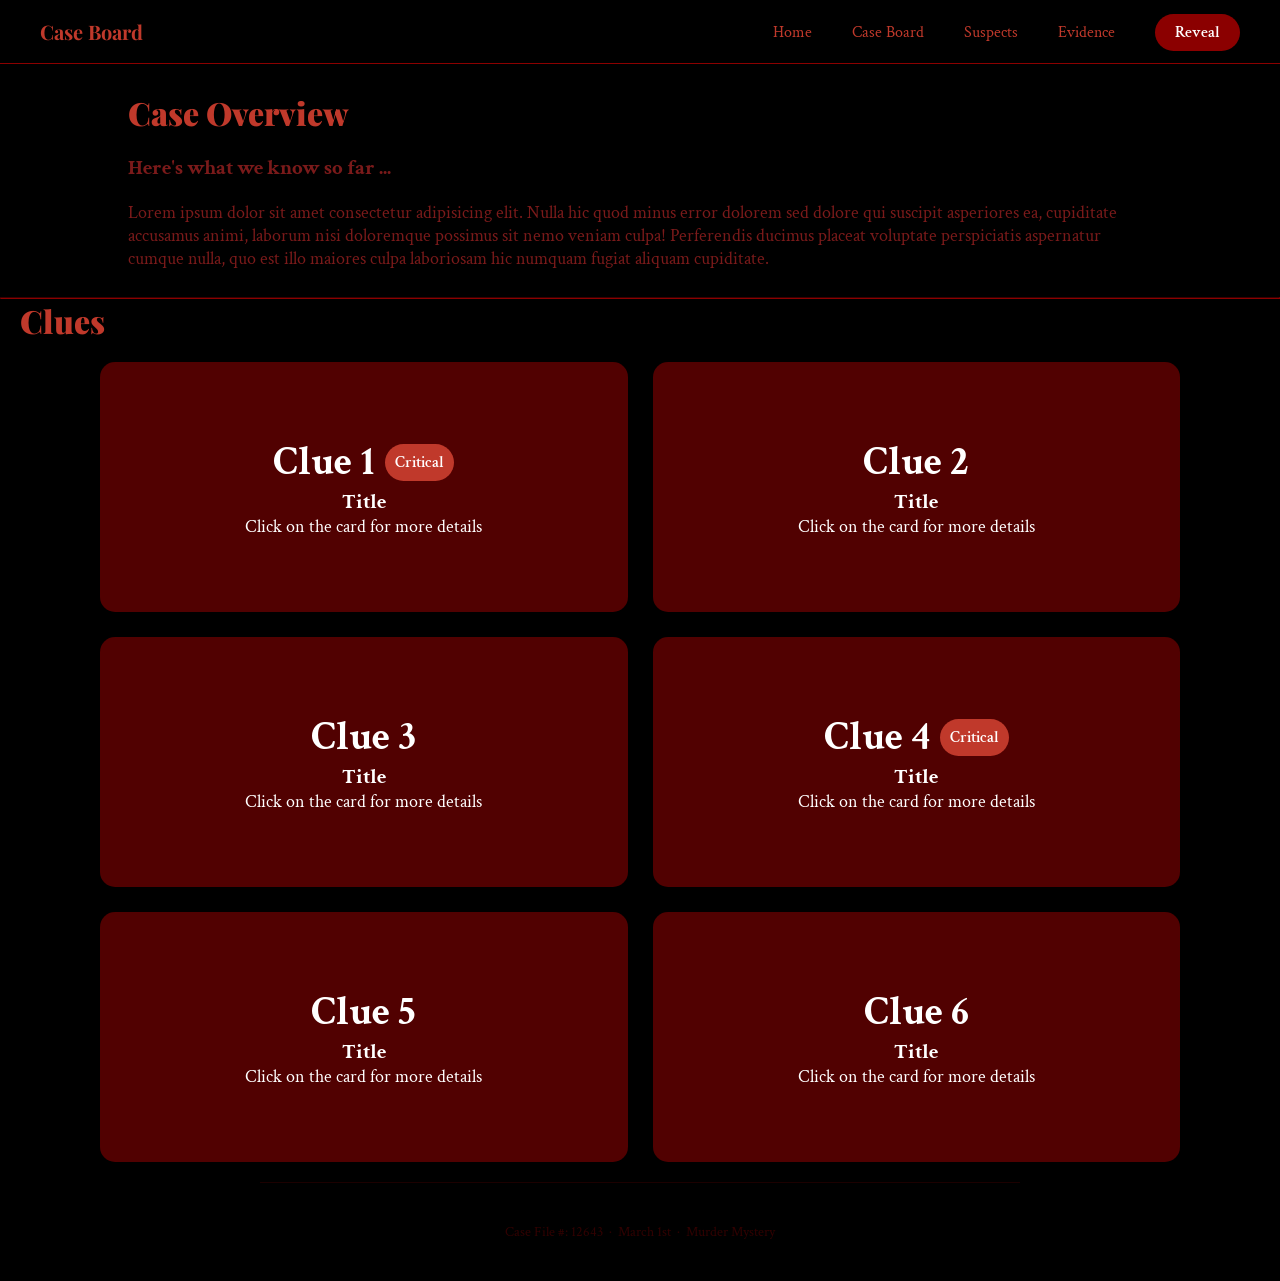
==== case-board.html @ 0661d815 "Created basic template for reveal page" ====
<!DOCTYPE html>
<html lang="en">
<head>
  <meta charset="UTF-8">
  <meta name="viewport" content="width=device-width, initial-scale=1.0">
  
  <link rel="preconnect" href="https://fonts.googleapis.com">
  <link rel="preconnect" href="https://fonts.gstatic.com" crossorigin>
  <link href="https://fonts.googleapis.com/css2?family=Crimson+Text:ital,wght@0,400;0,600;0,700;1,400;1,600;1,700&family=Playfair+Display:ital,wght@0,400..900;1,400..900&display=swap" rel="stylesheet">

  <link rel="stylesheet" href="styles.css">
  <link rel="stylesheet" href="case-styles.css">
  
  <title>Case Board</title>
</head>
<body>
  <!--Navigation Bar-->
  <nav class="nav">
    <a href="case-board.html" class="nav_logo">Case Board</a>

    <input type="checkbox" id="menu-toggle">

    <ul class="nav_links">
      <li><a href="index.html">Home</a></li>
      <li><a href="case-board.html">Case Board</a></li>
      <li><a href="suspects.html">Suspects</a></li>
      <li><a href="evidence.html">Evidence</a></li>
      <li><a href="reveal.html" class="reveal_button">Reveal</a></li>
    </ul>

    <label for="menu-toggle" class="menu-icon">
      ☰
    </label>
  </nav>

  <main>
    <section class="overview_section">
      <h2>Case Overview</h2>
      <h3 class="what_we_know"> Here's what we know so far ...</h3>
      <p class="detailed_overview">Lorem ipsum dolor sit amet consectetur adipisicing elit. Nulla hic quod minus error dolorem sed dolore qui suscipit asperiores ea, cupiditate accusamus animi, laborum nisi doloremque possimus sit nemo veniam culpa! Perferendis ducimus placeat voluptate perspiciatis aspernatur cumque nulla, quo est illo maiores culpa laboriosam hic numquam fugiat aliquam cupiditate.</p>
    </section>

    <hr class="section_divider">

    <h2 class="clues">Clues</h2>
    <section class="card_grid">

      <div class="flip_card">
        <input type="checkbox" id="card1" class="flip_toggle">
        <div class="flip_card_inner">
          <div class="flip_card_front">
            <label for="card1" class="card_label"></label>
              <h2 class="clue_num">Clue 1 <span class="status_badge critical">Critical</span></h2>
              <h3 class="title_name">Title</h3>
              <p class="click_description">Click on the card for more details</p>
          </div>
          <div class="flip_card_back">
            <label for="card1" class="card_label"></label>
              <h2 class="clue_details">Clue 1 Details <span class="status_badge critical">Critical</span></h2>
              <p class="back_details">Details:</p>
              <p class="full_description">Lorem, ipsum dolor sit amet consectetur adipisicing elit. Vero quia consectetur veritatis rerum impedit sint dolorem quidem debitis atque hic adipisci repudiandae, deleniti qui sequi. Suscipit consequuntur pariatur assumenda! Totam eligendi maxime cumque recusandae amet quo quisquam dolore sapiente quibusdam temporibus, expedita mollitia dolorum possimus numquam error sunt tempore facilis?</p>
          </div>
        </div>
      </div>
      
      <div class="flip_card">
        <input type="checkbox" id="card2" class="flip_toggle">
        <div class="flip_card_inner">
          <div class="flip_card_front">
            <label for="card2" class="card_label"></label>
              <h2 class="clue_num">Clue 2</h2>
              <h3 class="title_name">Title</h3>
              <p class="click_description">Click on the card for more details</p>
          </div>
          <div class="flip_card_back">
            <label for="card2" class="card_label"></label>
              <h2 class="clue_details">Clue 2 Details</h2>
              <p class="back_details">Details:</p>
              <p class="full_description">Lorem, ipsum dolor sit amet consectetur adipisicing elit. Vero quia consectetur veritatis rerum impedit sint dolorem quidem debitis atque hic adipisci repudiandae, deleniti qui sequi. Suscipit consequuntur pariatur assumenda! Totam eligendi maxime cumque recusandae amet quo quisquam dolore sapiente quibusdam temporibus, expedita mollitia dolorum possimus numquam error sunt tempore facilis?</p>
          </div>
        </div>
      </div>
      
      <div class="flip_card">
        <input type="checkbox" id="card3" class="flip_toggle">
        <div class="flip_card_inner">
          <div class="flip_card_front">
            <label for="card3" class="card_label"></label>
              <h2 class="clue_num">Clue 3</h2>
              <h3 class="title_name">Title</h3>
              <p class="click_description">Click on the card for more details</p>
          </div>
          <div class="flip_card_back">
            <label for="card3" class="card_label"></label>
              <h2 class="clue_details">Clue 3 Details</h2>
              <p class="back_details">Details:</p>
              <p class="full_description">Lorem, ipsum dolor sit amet consectetur adipisicing elit. Vero quia consectetur veritatis rerum impedit sint dolorem quidem debitis atque hic adipisci repudiandae, deleniti qui sequi. Suscipit consequuntur pariatur assumenda! Totam eligendi maxime cumque recusandae amet quo quisquam dolore sapiente quibusdam temporibus, expedita mollitia dolorum possimus numquam error sunt tempore facilis?</p>
          </div>
        </div>
      </div>
      
      <div class="flip_card">
        <input type="checkbox" id="card4" class="flip_toggle">
        <div class="flip_card_inner">
          <div class="flip_card_front">
            <label for="card4" class="card_label"></label>
              <h2 class="clue_num">Clue 4 <span class="status_badge critical">Critical</span></h2>
              <h3 class="title_name">Title</h3>
              <p class="click_description">Click on the card for more details</p>
          </div>
          <div class="flip_card_back">
            <label for="card4" class="card_label"></label>
              <h2 class="clue_details">Clue 4 Details <span class="status_badge critical">Critical</span></h2>
              <p class="back_details">Details:</p>
              <p class="full_description">Lorem, ipsum dolor sit amet consectetur adipisicing elit. Vero quia consectetur veritatis rerum impedit sint dolorem quidem debitis atque hic adipisci repudiandae, deleniti qui sequi. Suscipit consequuntur pariatur assumenda! Totam eligendi maxime cumque recusandae amet quo quisquam dolore sapiente quibusdam temporibus, expedita mollitia dolorum possimus numquam error sunt tempore facilis?</p>
          </div>
        </div>
      </div>
      
      <div class="flip_card">
        <input type="checkbox" id="card5" class="flip_toggle">
        <div class="flip_card_inner">
          <div class="flip_card_front">
            <label for="card5" class="card_label"></label>
              <h2 class="clue_num">Clue 5</h2>
              <h3 class="title_name">Title</h3>
              <p class="click_description">Click on the card for more details</p>
          </div>
          <div class="flip_card_back">
            <label for="card5" class="card_label"></label>
              <h2 class="clue_details">Clue 5 Details</h2>
              <p class="back_details">Details:</p>
              <p class="full_description">Lorem, ipsum dolor sit amet consectetur adipisicing elit. Vero quia consectetur veritatis rerum impedit sint dolorem quidem debitis atque hic adipisci repudiandae, deleniti qui sequi. Suscipit consequuntur pariatur assumenda! Totam eligendi maxime cumque recusandae amet quo quisquam dolore sapiente quibusdam temporibus, expedita mollitia dolorum possimus numquam error sunt tempore facilis?</p>
          </div>
        </div>
      </div>
      
      <div class="flip_card">
        <input type="checkbox" id="card6" class="flip_toggle">
        <div class="flip_card_inner">
          <div class="flip_card_front">
            <label for="card6" class="card_label"></label>
              <h2 class="clue_num">Clue 6</h2>
              <h3 class="title_name">Title</h3>
              <p class="click_description">Click on the card for more details</p>
          </div>
          <div class="flip_card_back">
            <label for="card6" class="card_label"></label>
              <h2 class="clue_details">Clue 6 Details</h2>
              <p class="back_details">Details:</p>
              <p class="full_description">Lorem, ipsum dolor sit amet consectetur adipisicing elit. Vero quia consectetur veritatis rerum impedit sint dolorem quidem debitis atque hic adipisci repudiandae, deleniti qui sequi. Suscipit consequuntur pariatur assumenda! Totam eligendi maxime cumque recusandae amet quo quisquam dolore sapiente quibusdam temporibus, expedita mollitia dolorum possimus numquam error sunt tempore facilis?</p>
          </div>
        </div>
      </div>

    </section>

    <hr class="divider">

  </main>
  
  <footer>
    Case File #: 12643 &nbsp;·&nbsp; March 1st  &nbsp;·&nbsp; Murder Mystery 
  </footer>
</body>
</html>
---- styles.css ----
:root{
  --bg-color: black;
  --red-accent: #8b0000;
  --red-text: #c0392b;
  --secondary-red: #7a1a1a;
  --font-display: 'Playfair Display', Georgia, serif;
  --font-body: 'Crimson Text', Georgia, serif;
  --nav-height: 64px;
}

*{
  margin: 0;
  padding: 0;
  box-sizing: border-box;
}

html{
  scroll-behavior: smooth;
}

body{
  background-color: var(--bg-color);
  font-family: var(--font-body);
  font-size: 18px;
}

/* Navigation Bar */
.nav{
  position: fixed;
  top: 0;
  left: 0;
  width: 100%;
  height: var(--nav-height);
  display: flex;
  align-items: center;
  justify-content: space-between;
  padding: 0 40px;
  background-color: var(--bg-color);
  border-bottom: 1px solid var(--red-accent);
  z-index: 100;
  cursor: pointer;
}

.nav_logo{
  font-family: var(--font-display);
  font-size: 20px;
  font-weight: 700;
  color: var(--red-text);
  text-decoration: none;
}

.nav_links{
  display: flex;
  align-items: center;
  gap: 40px;
  list-style: none;
}

.nav_links a{
  color: var(--red-text);
  font-size: 16px;
  text-decoration: none;
  transition: color 0.3s ease;
  position: relative;
}

/* When hovering over the links add a underline underneath */
.nav_links a::after{
  content: '';
  position: absolute;
  bottom: -4px;
  left: 0;
  width: 0;
  height: 1px;
  background-color: var(--red-text);
  transition: width 0.3s ease;
}

.nav_links a:hover::after{
  width: 100%;
}

.nav_links a:hover{
  color: white;
}

.reveal_button{
  background-color: var(--red-accent);
  color: white !important;
  padding: 8px 20px;
  border-radius: 50px;
  font-weight: 600;
  border: none;
}

.reveal_button::after{
  display: none;
}

.reveal_button:hover{
  background-color: var(--red-text);
  transform: scale(1.05);
}

/* Menu Toggle */
#menu-toggle{
  display: none;
}

.menu-icon{
  font-size: 32px;
  display: none;
  cursor: pointer;
}

main{
  padding-top: var(--nav-height);
}

.hero{
  display: flex;
  flex-direction: column;
  align-items: center;
  padding: 5vh 10%;
  gap: 20px;
}

.hero_image{
  display: flex;
  align-items: center;
  justify-content: center;
  width: 100%;
  max-width: 760px;
  border-radius: 24px;
  position: relative;
  overflow: hidden;
  aspect-ratio: 16 / 9;
}

.hero_image img{
  display: block;
  width: 100%;
  height: 100%;
  object-fit: cover;
}

.hero_text{
  display: flex;
  flex-direction: column;
  align-items: center;
  text-align: center;
  max-width: 680px;
  gap: 20px;
}

.welcome{
  font-family: var(--font-body);
  font-size: 18px;
  color: var(--secondary-red);
}

.hero_text h1{
  font-family: var(--font-display);
  font-weight: 900;
  color: var(--red-text);
}

.description{
  font-family: var(--font-body);
  font-size: 18px;
  color: var(--secondary-red);
  line-height: 1.75;
}

.enter_button{
  display: inline-block;
  text-decoration: none;
  padding: 14px 38px;
  color: var(--red-text);
  border: 1px solid var(--red-accent);
  border-radius: 50px;
  font-family: var(--font-body);
  font-size: 16px;
  font-weight: 600;
  cursor: pointer;
  transition: 
    background-color 0.3s ease,
    color 0.3s ease,
    transform 0.3s ease,
    box-shadow 0.3s ease;
}

@media (prefers-reduced-motion: no-preference){
  .enter_button{
    animation: pulse 2.5s infinite;
  }
}

.enter_button:hover{
  background-color: var(--red-accent);
  color: white;
  transform: scale(1.05);
  animation: none;
}

.enter_button:focus-visible{
  outline: 2px solid #ffd700;
  outline-offset: 4px;
}

.divider{
  width: 100%;
  max-width: 760px;
  margin: 0 auto;
  border: none;
  border-top: 1px solid rgba(139, 0, 0, 0.2);
}

/* Footer */
footer{
  text-align: center;
  padding: 40px 16px;
  font-family: var(--font-body);
  font-size: 14px;
  color: rgba(139, 0, 0, 0.35);
}

/* Keyframe for pulse on enter the case button */
@keyframes pulse {
  0% {box-shadow: 0 0 0 0 rgba(139, 0, 0, 0.5);}
  70% {box-shadow: 0 0 0 12px rgba(139, 0, 0, 0);}
  100% {box-shadow: 0 0 0 0 rgba(139, 0, 0, 0);}
}

/* Mobile Responsive */

@media (min-width: 641px) and (max-width: 1024px){
  .hero{
    padding: 48px 20px 64px 20px;
  }
  
  .hero_image{
    max-width: 700px;
    margin: 0 auto;
  }  

  .nav_links{
    gap: 20px;
  }
}

@media(max-width: 600px){
  .nav{
    padding: 0 20px;
  }
  
  .hero{
    padding: 40px 20px 56px;
    gap: 2.5rem;
  }
  
  .hero_text h1{
    font-size: 32px;
  }
  
  .enter_button{
    padding: 12px 29px;
    font-size: 15px;
  }
    /* Header */
  .menu-icon{
    display: block;
    color: var(--red-text);
  }

  .nav_links{
    position: absolute;
    top: 100%;
    margin-top: 16px;
    width: 100%;
    padding: 12px 0;
    color: white;
    display: none;
    flex-direction: column;
    text-align: center;
    background-color: rgba(0, 0, 0, 0.9);
    border-radius: 3rem;
    gap: 20px;
  }

  .reveal_button{              
    display: block;
  }

  #menu-toggle:checked ~ .nav_links{
    display: flex;
  }
  
  #menu-toggle:checked ~ .reveal_button{
    display: flex;
  }
}
---- case-styles.css ----
.overview_section{
  display: flex;
  flex-direction: column;
  align-items: baseline;
  padding: 3vh 10%;
  gap: 20px;
}

.overview_section h2{
  font-family: var(--font-display);
  font-weight: 900;
  color: var(--red-text);
  font-size: 32px;
}

.what_we_know{
  font-family: var(--font-body);
  color: var(--secondary-red);
}

.detailed_overview{
  font-family: var(--font-body);
  font-size: 18px;
  color: var(--secondary-red);
}

.section_divider{
  width: 100%;
  border-color: var(--red-accent);
}

/* Clues */
.clues{
  font-family: var(--font-display);
  font-weight: 900;
  color: var(--red-text);
  font-size: 32px;
  padding-left: 20px;
}

.card_grid{
  display: grid;
  grid-template-columns: repeat(2, minmax(200px, 1fr));
  gap: 25px;
  padding: 20px 100px;
}

.flip_card{
  display: flex;
  background-color: transparent;
  min-height: 250px;
  perspective: 1000px;
  transition: transform 0.3s ease, box-shadow 0.3s ease;
  box-shadow: 0 2px 5px rgba(0, 0, 0, 0.1);
}

.flip_card:hover{
  transform: translateY(-5px);
}

.flip_toggle{
  display: none;
}

.flip_toggle:checked + .flip_card_inner{
  transform: rotateY(180deg);
}

.flip_card_inner{
  display: block;
  cursor: pointer;
  width: 100%;
  align-self: stretch;
  min-height: inherit;
  transition: transform 0.8s;
  transform-style: preserve-3d;
}

.clue_num{
  font-size: 40px;
}

.clue_num, .clue_details{
  display: flex;
  justify-content: center;
  align-items: center;
  gap: 10px;
}

.status_badge{
  color: white !important;
  padding: 8px 10px;
  border-radius: 50px;
  font-weight: 600;
  font-size: 16px;
  border: none;
  text-align: center;
}

.critical{
  background-color: var(--red-text);
}

@media (prefers-reduced-motion: no-preference){
  .critical{
    animation: pulse 2.5s infinite;
  }
}

.flip_card_front, .flip_card_back{
  position: absolute;
  width: 100%;
  height: 100%;
  backface-visibility: hidden;
  background-color: #510101;
  color: white;
  text-align: center;
  border-radius: 15px;
}

.flip_card_front{
  display: flex;
  flex-direction: column;
  justify-content: center;
  align-items: center;
}

.card_label{
  position: absolute;
  top: 0;
  left: 0;
  width: 100%;
  height: 100%;
  cursor: pointer;
  z-index: 1;
}

.flip_card_back{
  position: absolute;
  display: flex;
  flex-direction: column;
  justify-content: center;
  align-items: center;
  transform: rotateY(180deg);
  padding: 20px;
  overflow-y: auto;
}

.back_details{
  font-size: 18px;
}

/* Mobile Responsive */
@media (min-width: 641px) and (max-width: 1024px){
  .card_grid{
    padding: 20px;
  }

  .flip_card{
    height: 350px;
  }

  .flip_card_front{
    display: flex;
    flex-direction: column;
    justify-content: center;
    align-items: center;
  }
}

@media(max-width: 600px){
  .card_grid{
    grid-template-columns: 1fr;
    padding: 10px;
  }

  .flip_card{
    height: 300px;
    min-height: unset;
  }

  .flip_card_front{
    display: flex;
    flex-direction: column;
    justify-content: center;
    align-items: center;
  }

  .flip_card_back{
    padding: 20px 15px;
  }
}
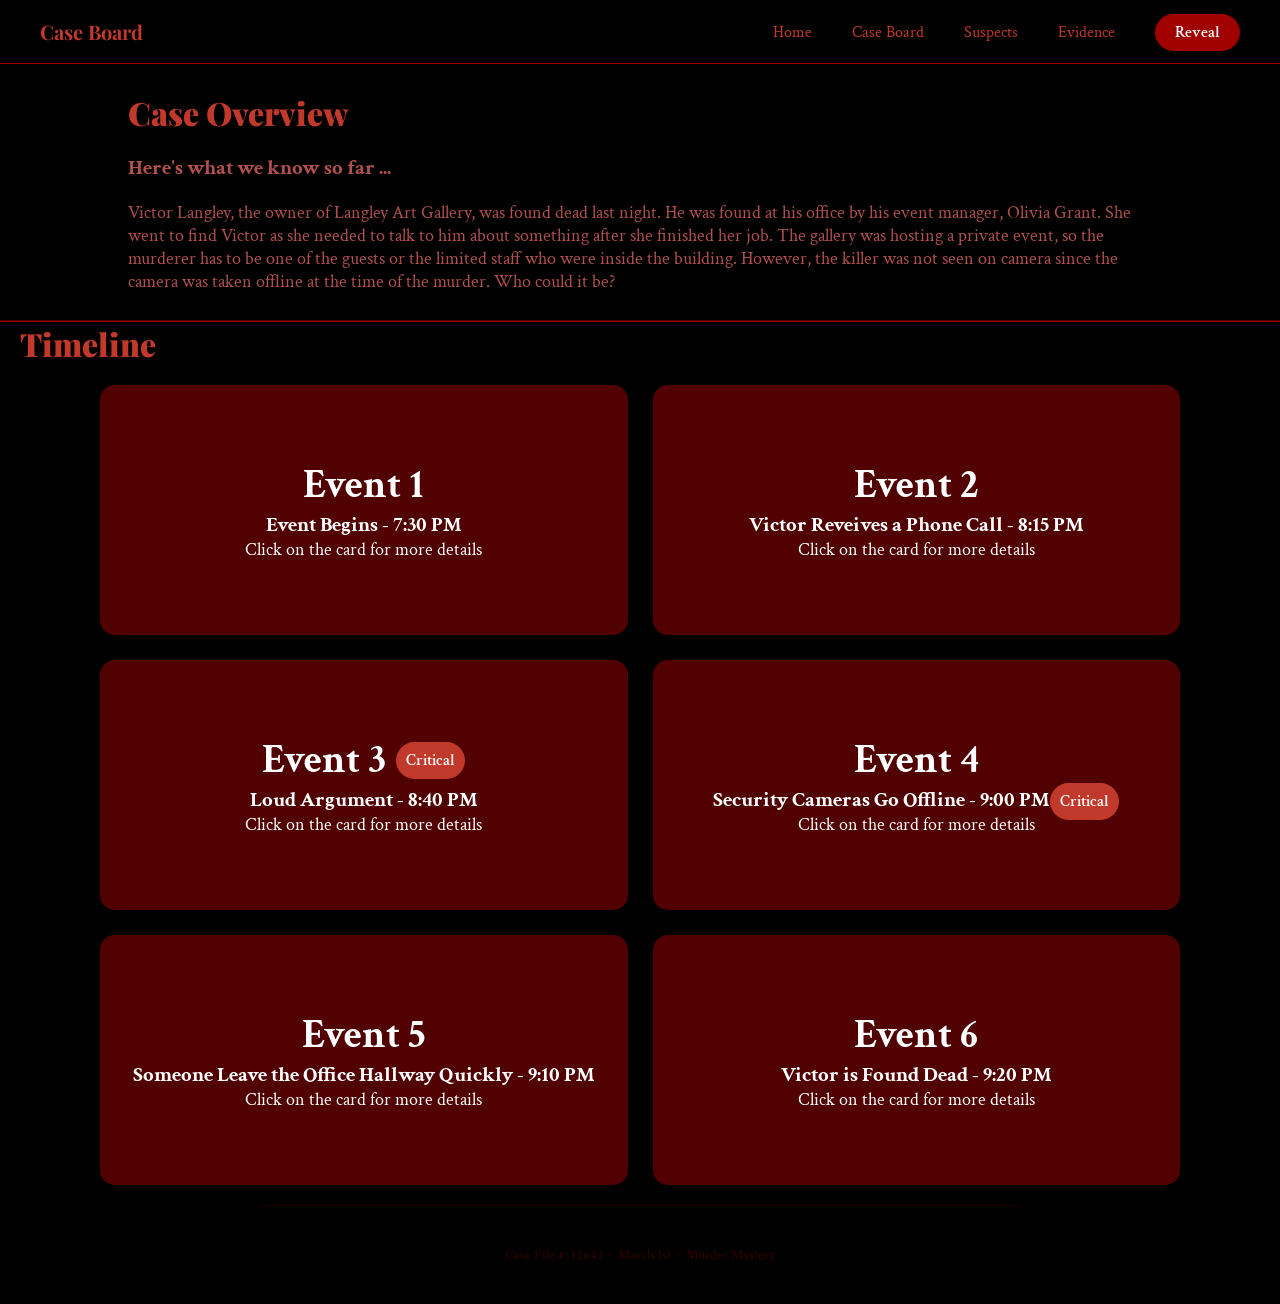
==== commit 6c513735: "Replaced text" ====
--- a/case-board.html
+++ b/case-board.html
@@ -25,7 +25,7 @@
       <li><a href="case-board.html">Case Board</a></li>
       <li><a href="suspects.html">Suspects</a></li>
       <li><a href="evidence.html">Evidence</a></li>
-      <li><a href="reveal.html" class="reveal_button">Reveal</a></li>
+      <li><a href="reveal" class="reveal_button">Reveal</a></li>
     </ul>
 
     <label for="menu-toggle" class="menu-icon">
@@ -37,12 +37,18 @@
     <section class="overview_section">
       <h2>Case Overview</h2>
       <h3 class="what_we_know"> Here's what we know so far ...</h3>
-      <p class="detailed_overview">Lorem ipsum dolor sit amet consectetur adipisicing elit. Nulla hic quod minus error dolorem sed dolore qui suscipit asperiores ea, cupiditate accusamus animi, laborum nisi doloremque possimus sit nemo veniam culpa! Perferendis ducimus placeat voluptate perspiciatis aspernatur cumque nulla, quo est illo maiores culpa laboriosam hic numquam fugiat aliquam cupiditate.</p>
+      <p class="detailed_overview">
+        Victor Langley, the owner of Langley Art Gallery, was found dead last night. 
+        He was found at his office by his event manager, Olivia Grant. 
+        She went to find Victor as she needed to talk to him about something after she finished her job. 
+        The gallery was hosting a private event, so the murderer has to be one of the guests or the limited staff who were inside the building. 
+        However, the killer was not seen on camera since the camera was taken offline at the time of the murder. Who could it be?
+      </p>
     </section>
 
     <hr class="section_divider">
 
-    <h2 class="clues">Clues</h2>
+    <h2 class="clues">Timeline</h2>
     <section class="card_grid">
 
       <div class="flip_card">
@@ -50,15 +56,19 @@
         <div class="flip_card_inner">
           <div class="flip_card_front">
             <label for="card1" class="card_label"></label>
-              <h2 class="clue_num">Clue 1 <span class="status_badge critical">Critical</span></h2>
-              <h3 class="title_name">Title</h3>
+              <h2 class="clue_num">Event 1</h2>
+              <h3 class="title_name">Event Begins - 7:30 PM</h3>
               <p class="click_description">Click on the card for more details</p>
           </div>
           <div class="flip_card_back">
             <label for="card1" class="card_label"></label>
-              <h2 class="clue_details">Clue 1 Details <span class="status_badge critical">Critical</span></h2>
+              <h2 class="clue_details">Event 1 Details</h2>
               <p class="back_details">Details:</p>
-              <p class="full_description">Lorem, ipsum dolor sit amet consectetur adipisicing elit. Vero quia consectetur veritatis rerum impedit sint dolorem quidem debitis atque hic adipisci repudiandae, deleniti qui sequi. Suscipit consequuntur pariatur assumenda! Totam eligendi maxime cumque recusandae amet quo quisquam dolore sapiente quibusdam temporibus, expedita mollitia dolorum possimus numquam error sunt tempore facilis?</p>
+              <p class="full_description">
+                The guests start arriving at the Langley Art Gallery right on time. 
+                There are staff with champange greeting the guests, and checking the names against the guest list.
+                Even though the night has just started, many guests seem tense and looking over their shoulder.
+              </p>
           </div>
         </div>
       </div>
@@ -68,15 +78,20 @@
         <div class="flip_card_inner">
           <div class="flip_card_front">
             <label for="card2" class="card_label"></label>
-              <h2 class="clue_num">Clue 2</h2>
-              <h3 class="title_name">Title</h3>
+              <h2 class="clue_num">Event 2</h2>
+              <h3 class="title_name">Victor Reveives a Phone Call - 8:15 PM</h3>
               <p class="click_description">Click on the card for more details</p>
           </div>
           <div class="flip_card_back">
             <label for="card2" class="card_label"></label>
-              <h2 class="clue_details">Clue 2 Details</h2>
+              <h2 class="clue_details">Event 2 Details</h2>
               <p class="back_details">Details:</p>
-              <p class="full_description">Lorem, ipsum dolor sit amet consectetur adipisicing elit. Vero quia consectetur veritatis rerum impedit sint dolorem quidem debitis atque hic adipisci repudiandae, deleniti qui sequi. Suscipit consequuntur pariatur assumenda! Totam eligendi maxime cumque recusandae amet quo quisquam dolore sapiente quibusdam temporibus, expedita mollitia dolorum possimus numquam error sunt tempore facilis?</p>
+              <p class="full_description">
+                Victor receives a phone call while talking to some of the other guests. 
+                He quickly excuses himself and takes the call somewhat away from the exhibition.
+                Guests quickly realized that something was wrong when he became agitated at the end of his call.
+                Victor then returns to the exhibition for a brief moment, but without saying much he went to office shortly after.
+              </p>
           </div>
         </div>
       </div>
@@ -86,15 +101,19 @@
         <div class="flip_card_inner">
           <div class="flip_card_front">
             <label for="card3" class="card_label"></label>
-              <h2 class="clue_num">Clue 3</h2>
-              <h3 class="title_name">Title</h3>
+              <h2 class="clue_num">Event 3 <span class="status_badge critical">Critical</span></h2>
+              <h3 class="title_name">Loud Argument - 8:40 PM</h3>
               <p class="click_description">Click on the card for more details</p>
           </div>
           <div class="flip_card_back">
             <label for="card3" class="card_label"></label>
-              <h2 class="clue_details">Clue 3 Details</h2>
+              <h2 class="clue_details">Event 3 Details <span class="status_badge critical">Critical</span></h2>
               <p class="back_details">Details:</p>
-              <p class="full_description">Lorem, ipsum dolor sit amet consectetur adipisicing elit. Vero quia consectetur veritatis rerum impedit sint dolorem quidem debitis atque hic adipisci repudiandae, deleniti qui sequi. Suscipit consequuntur pariatur assumenda! Totam eligendi maxime cumque recusandae amet quo quisquam dolore sapiente quibusdam temporibus, expedita mollitia dolorum possimus numquam error sunt tempore facilis?</p>
+              <p class="full_description">
+                A staff memeber was walking by Victor's office when she heard loud voices coming from Victor's office.
+                It was not clear what the argument was about, but she could tell it was Victor arguing with someone she could not identify.
+                The argument lasted for several minutes before falling silent.
+              </p>
           </div>
         </div>
       </div>
@@ -104,15 +123,19 @@
         <div class="flip_card_inner">
           <div class="flip_card_front">
             <label for="card4" class="card_label"></label>
-              <h2 class="clue_num">Clue 4 <span class="status_badge critical">Critical</span></h2>
-              <h3 class="title_name">Title</h3>
+              <h2 class="clue_num">Event 4</h2>
+              <h3 class="title_name">Security Cameras Go Offline - 9:00 PM<span class="status_badge critical">Critical</span></h3>
               <p class="click_description">Click on the card for more details</p>
           </div>
           <div class="flip_card_back">
             <label for="card4" class="card_label"></label>
-              <h2 class="clue_details">Clue 4 Details <span class="status_badge critical">Critical</span></h2>
+              <h2 class="clue_details">Event 4 Details <span class="status_badge critical">Critical</span></h2>
               <p class="back_details">Details:</p>
-              <p class="full_description">Lorem, ipsum dolor sit amet consectetur adipisicing elit. Vero quia consectetur veritatis rerum impedit sint dolorem quidem debitis atque hic adipisci repudiandae, deleniti qui sequi. Suscipit consequuntur pariatur assumenda! Totam eligendi maxime cumque recusandae amet quo quisquam dolore sapiente quibusdam temporibus, expedita mollitia dolorum possimus numquam error sunt tempore facilis?</p>
+              <p class="full_description">
+                All of a sudden, the gallery's security system goes offline with no explanation. 
+                This lasted for about 15 minutes, which means that in a critical window of time, there is no recordeed footage. 
+                Investigators could not find any technical fault to explain situation.
+              </p>
           </div>
         </div>
       </div>
@@ -122,15 +145,19 @@
         <div class="flip_card_inner">
           <div class="flip_card_front">
             <label for="card5" class="card_label"></label>
-              <h2 class="clue_num">Clue 5</h2>
-              <h3 class="title_name">Title</h3>
+              <h2 class="clue_num">Event 5</h2>
+              <h3 class="title_name">Someone Leave the Office Hallway Quickly - 9:10 PM</h3>
               <p class="click_description">Click on the card for more details</p>
           </div>
           <div class="flip_card_back">
             <label for="card5" class="card_label"></label>
-              <h2 class="clue_details">Clue 5 Details</h2>
+              <h2 class="clue_details">Event 5 Details</h2>
               <p class="back_details">Details:</p>
-              <p class="full_description">Lorem, ipsum dolor sit amet consectetur adipisicing elit. Vero quia consectetur veritatis rerum impedit sint dolorem quidem debitis atque hic adipisci repudiandae, deleniti qui sequi. Suscipit consequuntur pariatur assumenda! Totam eligendi maxime cumque recusandae amet quo quisquam dolore sapiente quibusdam temporibus, expedita mollitia dolorum possimus numquam error sunt tempore facilis?</p>
+              <p class="full_description">
+                One of the guests standing near the east corridor sees someone running away from the direction of Victor’s office. 
+                The mysterious person kept their head down and did not stop when called to. 
+                None of the guests were able to identify this individual.
+              </p>
           </div>
         </div>
       </div>
@@ -140,15 +167,19 @@
         <div class="flip_card_inner">
           <div class="flip_card_front">
             <label for="card6" class="card_label"></label>
-              <h2 class="clue_num">Clue 6</h2>
-              <h3 class="title_name">Title</h3>
+              <h2 class="clue_num">Event 6</h2>
+              <h3 class="title_name">Victor is Found Dead - 9:20 PM</h3>
               <p class="click_description">Click on the card for more details</p>
           </div>
           <div class="flip_card_back">
             <label for="card6" class="card_label"></label>
-              <h2 class="clue_details">Clue 6 Details</h2>
+              <h2 class="clue_details">Event 6 Details</h2>
               <p class="back_details">Details:</p>
-              <p class="full_description">Lorem, ipsum dolor sit amet consectetur adipisicing elit. Vero quia consectetur veritatis rerum impedit sint dolorem quidem debitis atque hic adipisci repudiandae, deleniti qui sequi. Suscipit consequuntur pariatur assumenda! Totam eligendi maxime cumque recusandae amet quo quisquam dolore sapiente quibusdam temporibus, expedita mollitia dolorum possimus numquam error sunt tempore facilis?</p>
+              <p class="full_description">
+                One of the staff member wanted to talk to Victor in his office, but they found Victor behind his desk unresponsive.
+                Emergency services were called immediately, but it was too late. Victor was pronounced dead at the scene.
+                The gallery then goes into lockdown, and all guests were told to stay on the premise for interviews.
+              </p>
           </div>
         </div>
       </div>
--- a/styles.css
+++ b/styles.css
@@ -1,8 +1,8 @@
 :root{
   --bg-color: black;
-  --red-accent: #8b0000;
+  --red-accent: #a00000;
   --red-text: #c0392b;
-  --secondary-red: #7a1a1a;
+  --secondary-red: #b05050;
   --font-display: 'Playfair Display', Georgia, serif;
   --font-body: 'Crimson Text', Georgia, serif;
   --nav-height: 64px;
@@ -62,6 +62,11 @@
   text-decoration: none;
   transition: color 0.3s ease;
   position: relative;
+}
+
+.nav_links a:focus-visible{
+  outline: 2px solid #ffd700;
+  outline-offset: 4px;
 }
 
 /* When hovering over the links add a underline underneath */
@@ -190,12 +195,6 @@
     box-shadow 0.3s ease;
 }
 
-@media (prefers-reduced-motion: no-preference){
-  .enter_button{
-    animation: pulse 2.5s infinite;
-  }
-}
-
 .enter_button:hover{
   background-color: var(--red-accent);
   color: white;
@@ -232,8 +231,28 @@
   100% {box-shadow: 0 0 0 0 rgba(139, 0, 0, 0);}
 }
 
-/* Mobile Responsive */
-
+/* Reduced motion */
+@media (prefers-reduced-motion: no-preference){
+  .enter_button{
+    animation: pulse 2.5s infinite;
+  }
+
+  .critical{
+    animation: pulse 2.5s infinite;
+  }
+}
+
+@media (prefers-reduced-motion: reduce) {
+  .enter_button{
+    animation: none;
+  }
+
+  .critical{
+    animation: none;
+  }
+}
+
+/* Responsive Styling*/
 @media (min-width: 641px) and (max-width: 1024px){
   .hero{
     padding: 48px 20px 64px 20px;
--- a/case-styles.css
+++ b/case-styles.css
@@ -101,12 +101,6 @@
   background-color: var(--red-text);
 }
 
-@media (prefers-reduced-motion: no-preference){
-  .critical{
-    animation: pulse 2.5s infinite;
-  }
-}
-
 .flip_card_front, .flip_card_back{
   position: absolute;
   width: 100%;
@@ -150,6 +144,19 @@
   font-size: 18px;
 }
 
+/* Reduced Motion */
+@media (prefers-reduced-motion: no-preference){
+  .critical{
+    animation: pulse 2.5s infinite;
+  }
+}
+
+@media (prefers-reduced-motion: reduce) {
+  .critical{
+    animation: none;
+  }
+}
+
 /* Mobile Responsive */
 @media (min-width: 641px) and (max-width: 1024px){
   .card_grid{
@@ -177,6 +184,7 @@
   .flip_card{
     height: 300px;
     min-height: unset;
+    overflow-y: auto;
   }
 
   .flip_card_front{
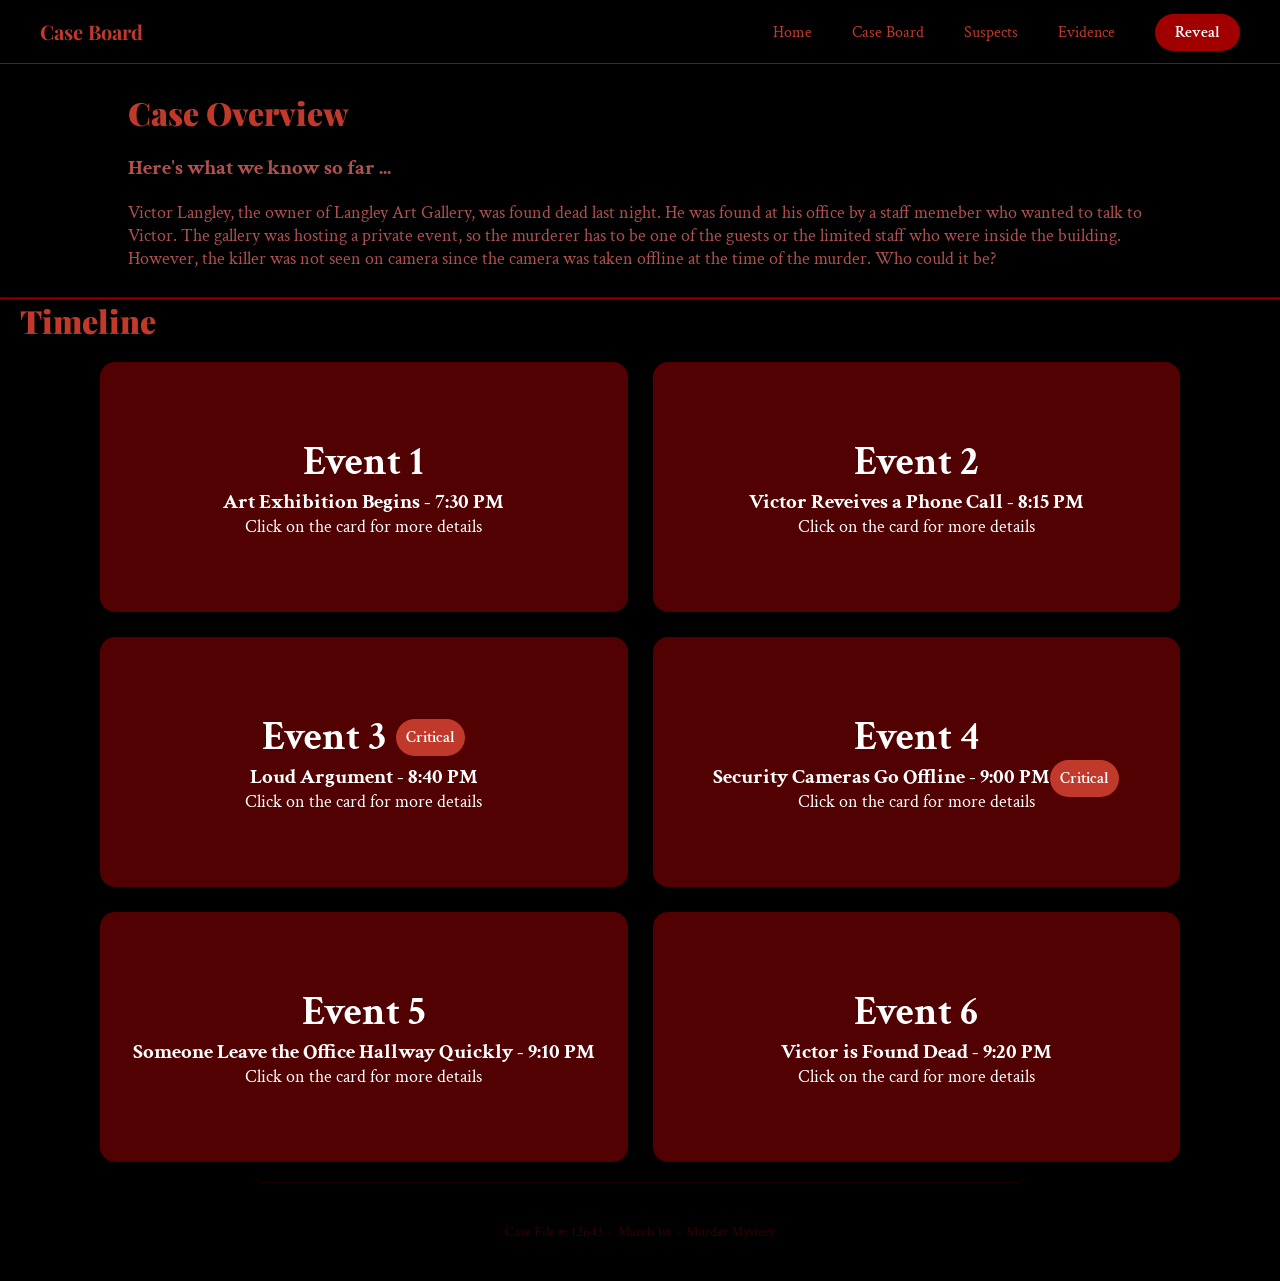
==== commit 112f09d0: "Replaced placeholder text" ====
--- a/case-board.html
+++ b/case-board.html
@@ -25,7 +25,7 @@
       <li><a href="case-board.html">Case Board</a></li>
       <li><a href="suspects.html">Suspects</a></li>
       <li><a href="evidence.html">Evidence</a></li>
-      <li><a href="reveal" class="reveal_button">Reveal</a></li>
+      <li><a href="reveal.html" class="reveal_button">Reveal</a></li>
     </ul>
 
     <label for="menu-toggle" class="menu-icon">
@@ -39,8 +39,7 @@
       <h3 class="what_we_know"> Here's what we know so far ...</h3>
       <p class="detailed_overview">
         Victor Langley, the owner of Langley Art Gallery, was found dead last night. 
-        He was found at his office by his event manager, Olivia Grant. 
-        She went to find Victor as she needed to talk to him about something after she finished her job. 
+        He was found at his office by a staff memeber who wanted to talk to Victor.
         The gallery was hosting a private event, so the murderer has to be one of the guests or the limited staff who were inside the building. 
         However, the killer was not seen on camera since the camera was taken offline at the time of the murder. Who could it be?
       </p>
@@ -57,7 +56,7 @@
           <div class="flip_card_front">
             <label for="card1" class="card_label"></label>
               <h2 class="clue_num">Event 1</h2>
-              <h3 class="title_name">Event Begins - 7:30 PM</h3>
+              <h3 class="title_name">Art Exhibition Begins - 7:30 PM</h3>
               <p class="click_description">Click on the card for more details</p>
           </div>
           <div class="flip_card_back">
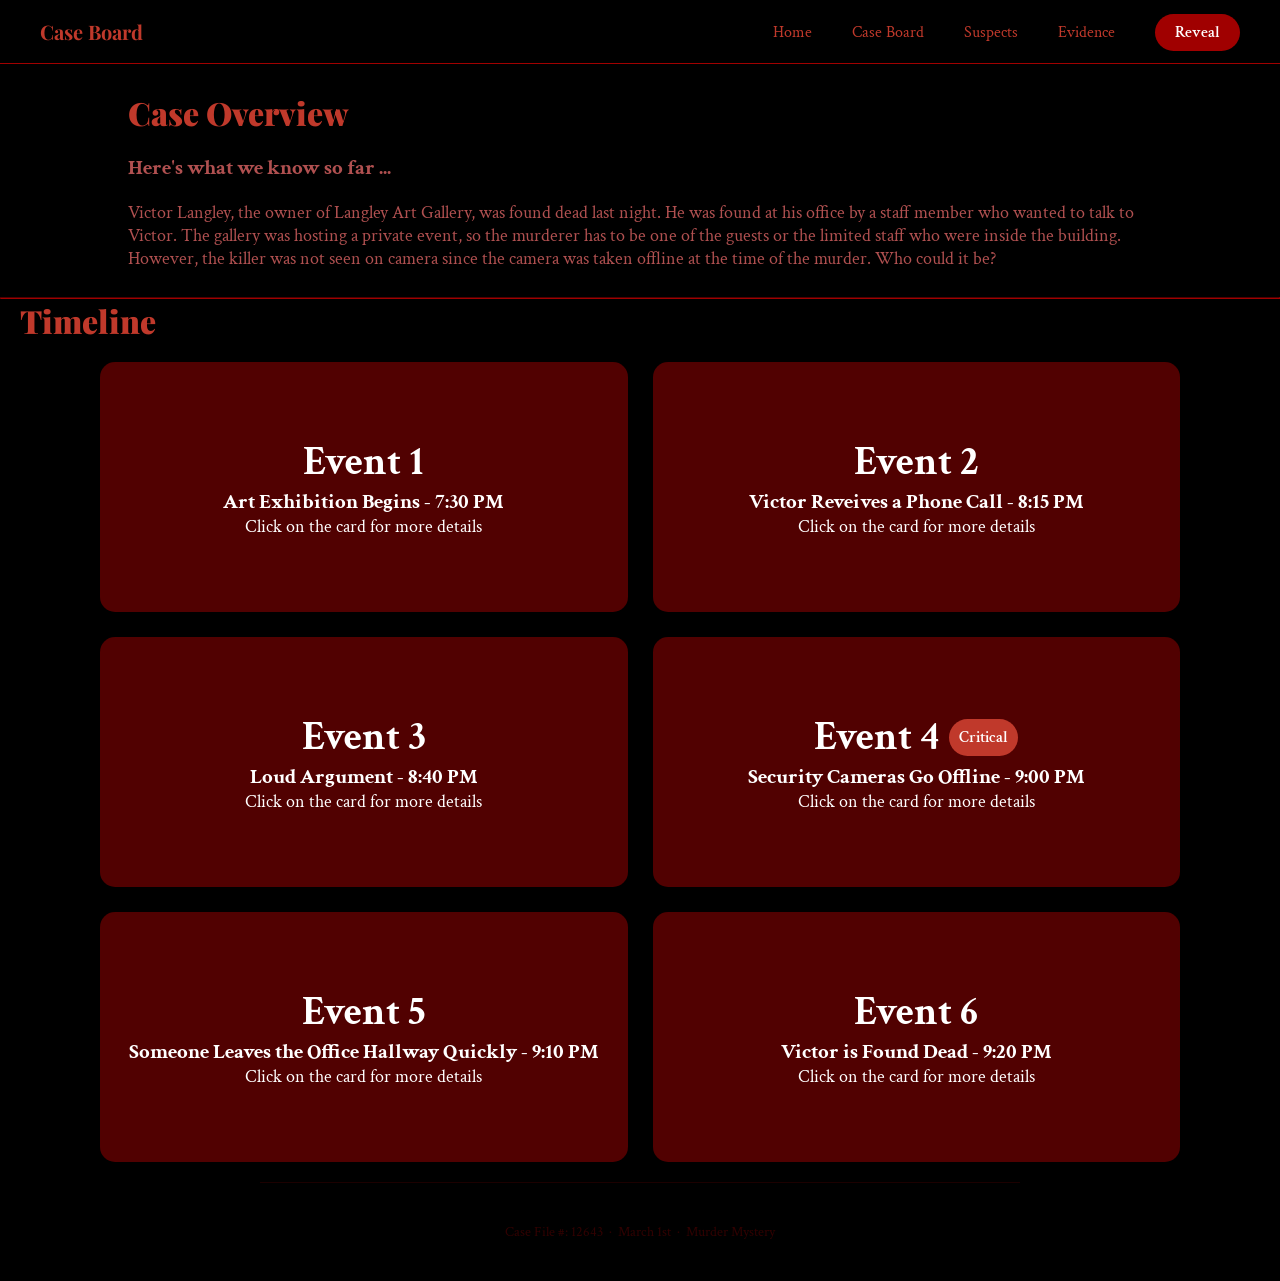
==== commit 264db90c: "Updated text and image" ====
--- a/case-board.html
+++ b/case-board.html
@@ -34,12 +34,13 @@
   </nav>
 
   <main>
+    <!--Overview Section-->
     <section class="overview_section">
       <h2>Case Overview</h2>
       <h3 class="what_we_know"> Here's what we know so far ...</h3>
       <p class="detailed_overview">
         Victor Langley, the owner of Langley Art Gallery, was found dead last night. 
-        He was found at his office by a staff memeber who wanted to talk to Victor.
+        He was found at his office by a staff member who wanted to talk to Victor.
         The gallery was hosting a private event, so the murderer has to be one of the guests or the limited staff who were inside the building. 
         However, the killer was not seen on camera since the camera was taken offline at the time of the murder. Who could it be?
       </p>
@@ -47,6 +48,7 @@
 
     <hr class="section_divider">
 
+    <!--Timeline Section-->
     <h2 class="clues">Timeline</h2>
     <section class="card_grid">
 
@@ -61,12 +63,12 @@
           </div>
           <div class="flip_card_back">
             <label for="card1" class="card_label"></label>
-              <h2 class="clue_details">Event 1 Details</h2>
+              <h2 class="clue_details">Event 1 Details <span class="status_badge critical">Critical</span></h2>
               <p class="back_details">Details:</p>
               <p class="full_description">
                 The guests start arriving at the Langley Art Gallery right on time. 
-                There are staff with champange greeting the guests, and checking the names against the guest list.
-                Even though the night has just started, many guests seem tense and looking over their shoulder.
+                There are staff with champagne greeting the guests, and checking the names against the guest list.
+                Even though the night has just started, many guests seem tense and are looking over their shoulders.
               </p>
           </div>
         </div>
@@ -89,7 +91,7 @@
                 Victor receives a phone call while talking to some of the other guests. 
                 He quickly excuses himself and takes the call somewhat away from the exhibition.
                 Guests quickly realized that something was wrong when he became agitated at the end of his call.
-                Victor then returns to the exhibition for a brief moment, but without saying much he went to office shortly after.
+                Victor then returns to the exhibition for a brief moment, but without saying much, he went to his office shortly after.
               </p>
           </div>
         </div>
@@ -100,16 +102,16 @@
         <div class="flip_card_inner">
           <div class="flip_card_front">
             <label for="card3" class="card_label"></label>
-              <h2 class="clue_num">Event 3 <span class="status_badge critical">Critical</span></h2>
+              <h2 class="clue_num">Event 3</h2>
               <h3 class="title_name">Loud Argument - 8:40 PM</h3>
               <p class="click_description">Click on the card for more details</p>
           </div>
           <div class="flip_card_back">
             <label for="card3" class="card_label"></label>
-              <h2 class="clue_details">Event 3 Details <span class="status_badge critical">Critical</span></h2>
+              <h2 class="clue_details">Event 3 Details</h2>
               <p class="back_details">Details:</p>
               <p class="full_description">
-                A staff memeber was walking by Victor's office when she heard loud voices coming from Victor's office.
+                A staff member was walking by Victor's office when she heard loud voices coming from Victor's office.
                 It was not clear what the argument was about, but she could tell it was Victor arguing with someone she could not identify.
                 The argument lasted for several minutes before falling silent.
               </p>
@@ -122,8 +124,8 @@
         <div class="flip_card_inner">
           <div class="flip_card_front">
             <label for="card4" class="card_label"></label>
-              <h2 class="clue_num">Event 4</h2>
-              <h3 class="title_name">Security Cameras Go Offline - 9:00 PM<span class="status_badge critical">Critical</span></h3>
+              <h2 class="clue_num">Event 4 <span class="status_badge critical">Critical</span></h2>
+              <h3 class="title_name">Security Cameras Go Offline - 9:00 PM</h3>
               <p class="click_description">Click on the card for more details</p>
           </div>
           <div class="flip_card_back">
@@ -132,8 +134,8 @@
               <p class="back_details">Details:</p>
               <p class="full_description">
                 All of a sudden, the gallery's security system goes offline with no explanation. 
-                This lasted for about 15 minutes, which means that in a critical window of time, there is no recordeed footage. 
-                Investigators could not find any technical fault to explain situation.
+                This lasted for about 15 minutes, which means that in a critical window of time, there is no recorded footage. 
+                Investigators could not find any technical fault to explain the situation.
               </p>
           </div>
         </div>
@@ -145,7 +147,7 @@
           <div class="flip_card_front">
             <label for="card5" class="card_label"></label>
               <h2 class="clue_num">Event 5</h2>
-              <h3 class="title_name">Someone Leave the Office Hallway Quickly - 9:10 PM</h3>
+              <h3 class="title_name">Someone Leaves the Office Hallway Quickly - 9:10 PM</h3>
               <p class="click_description">Click on the card for more details</p>
           </div>
           <div class="flip_card_back">
@@ -175,9 +177,9 @@
               <h2 class="clue_details">Event 6 Details</h2>
               <p class="back_details">Details:</p>
               <p class="full_description">
-                One of the staff member wanted to talk to Victor in his office, but they found Victor behind his desk unresponsive.
+                One of the staff members wanted to talk to Victor in his office, but they found Victor behind his desk, unresponsive.
                 Emergency services were called immediately, but it was too late. Victor was pronounced dead at the scene.
-                The gallery then goes into lockdown, and all guests were told to stay on the premise for interviews.
+                The gallery then went into lockdown, and all guests were told to stay on the premise for interviews.
               </p>
           </div>
         </div>
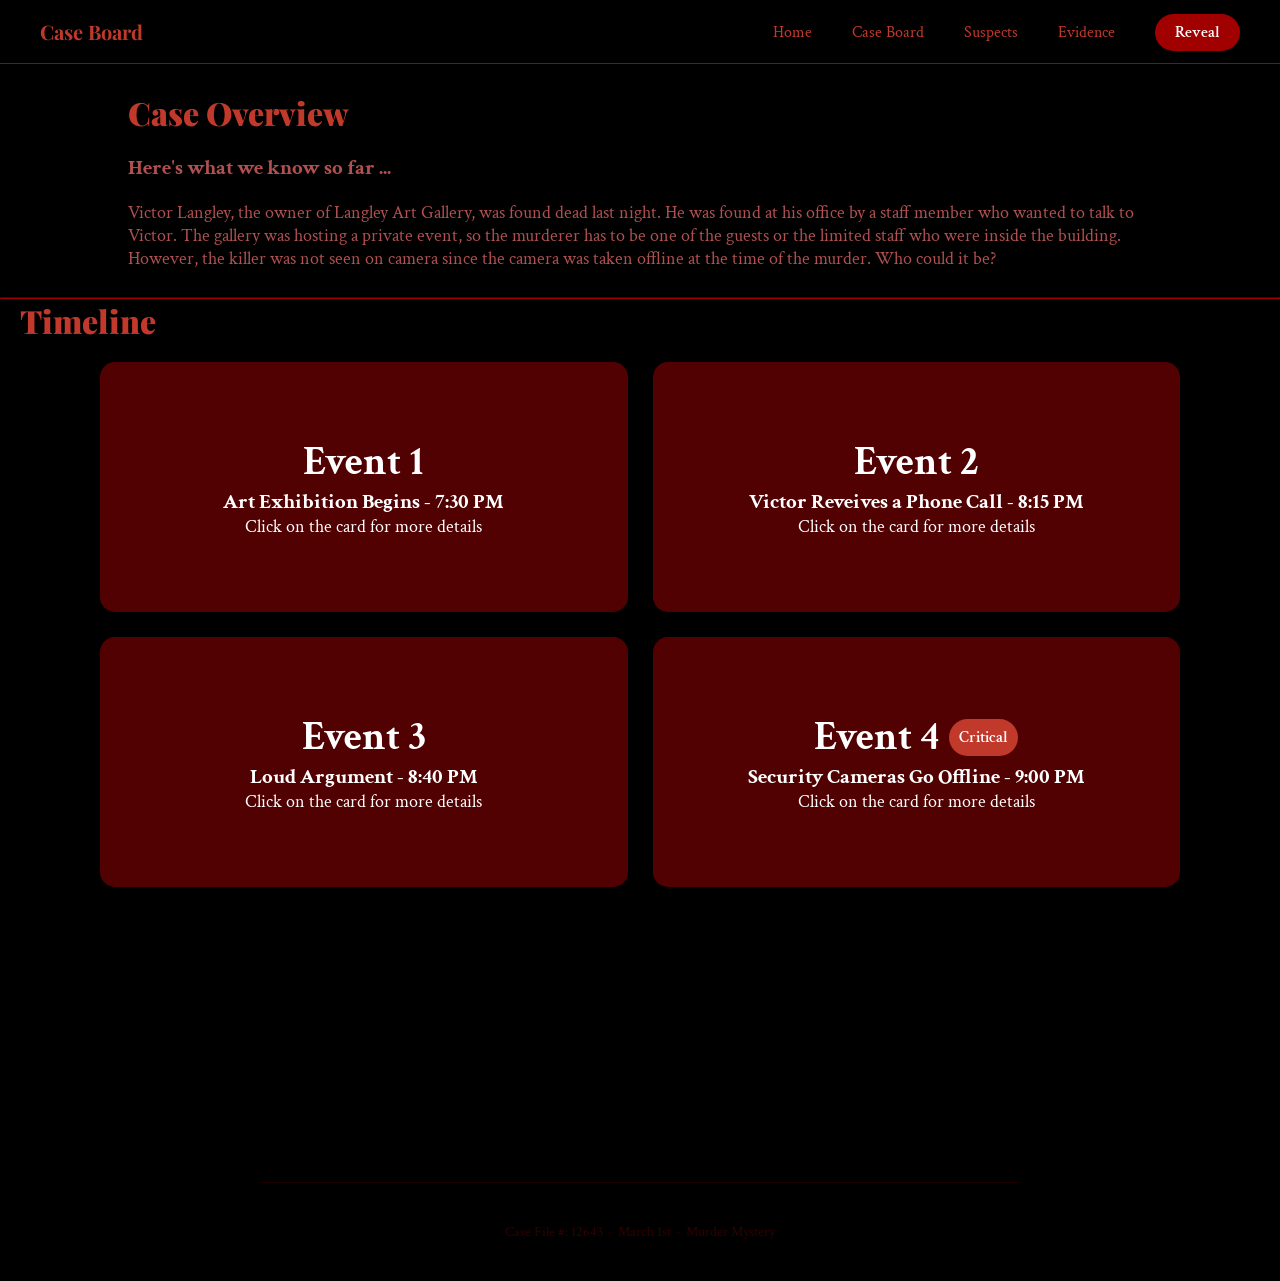
==== commit 401d29de: "Removed critical badge" ====
--- a/case-board.html
+++ b/case-board.html
@@ -63,7 +63,7 @@
           </div>
           <div class="flip_card_back">
             <label for="card1" class="card_label"></label>
-              <h2 class="clue_details">Event 1 Details <span class="status_badge critical">Critical</span></h2>
+              <h2 class="clue_details">Event 1 Details</h2>
               <p class="back_details">Details:</p>
               <p class="full_description">
                 The guests start arriving at the Langley Art Gallery right on time. 
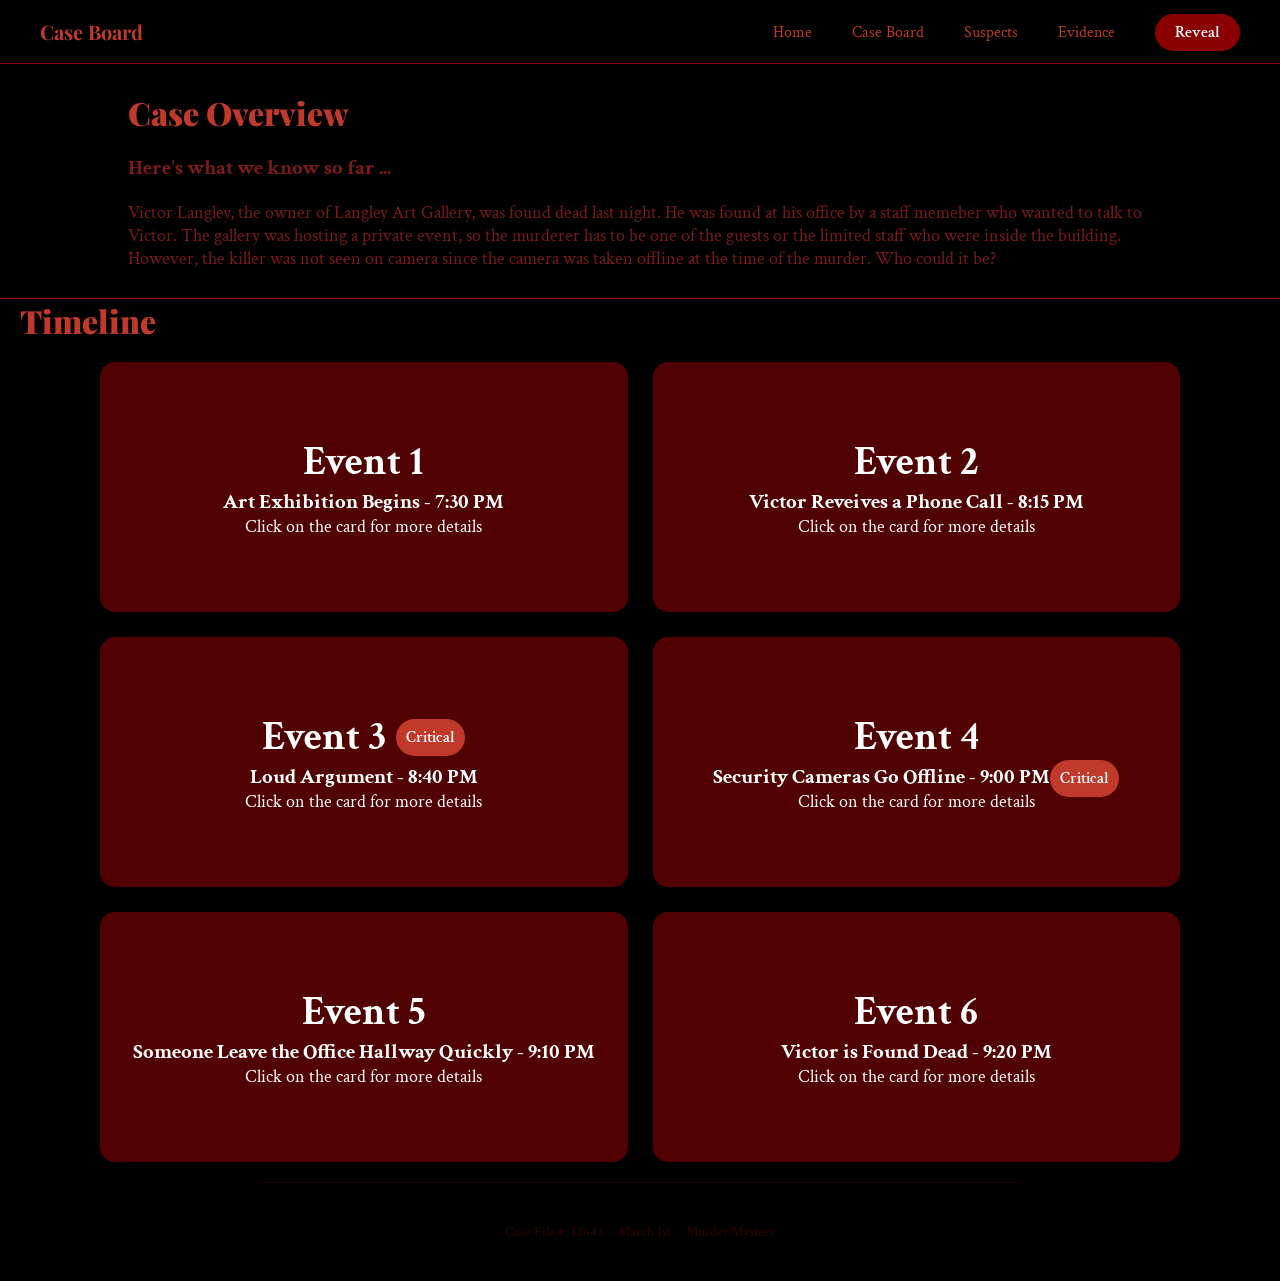
==== commit 6618c31a: "Merge pull request #4 from liyaso/feature/case-board Adds the Case Board Page" ====
--- a/case-board.html
+++ b/case-board.html
@@ -34,13 +34,12 @@
   </nav>
 
   <main>
-    <!--Overview Section-->
     <section class="overview_section">
       <h2>Case Overview</h2>
       <h3 class="what_we_know"> Here's what we know so far ...</h3>
       <p class="detailed_overview">
         Victor Langley, the owner of Langley Art Gallery, was found dead last night. 
-        He was found at his office by a staff member who wanted to talk to Victor.
+        He was found at his office by a staff memeber who wanted to talk to Victor.
         The gallery was hosting a private event, so the murderer has to be one of the guests or the limited staff who were inside the building. 
         However, the killer was not seen on camera since the camera was taken offline at the time of the murder. Who could it be?
       </p>
@@ -48,7 +47,6 @@
 
     <hr class="section_divider">
 
-    <!--Timeline Section-->
     <h2 class="clues">Timeline</h2>
     <section class="card_grid">
 
@@ -68,7 +66,7 @@
               <p class="full_description">
                 The guests start arriving at the Langley Art Gallery right on time. 
                 There are staff with champagne greeting the guests, and checking the names against the guest list.
-                Even though the night has just started, many guests seem tense and are looking over their shoulders.
+                Even though the night has just started, many guests seem tense and looking over their shoulder.
               </p>
           </div>
         </div>
@@ -91,7 +89,7 @@
                 Victor receives a phone call while talking to some of the other guests. 
                 He quickly excuses himself and takes the call somewhat away from the exhibition.
                 Guests quickly realized that something was wrong when he became agitated at the end of his call.
-                Victor then returns to the exhibition for a brief moment, but without saying much, he went to his office shortly after.
+                Victor then returns to the exhibition for a brief moment, but without saying much he went to office shortly after.
               </p>
           </div>
         </div>
@@ -102,16 +100,16 @@
         <div class="flip_card_inner">
           <div class="flip_card_front">
             <label for="card3" class="card_label"></label>
-              <h2 class="clue_num">Event 3</h2>
+              <h2 class="clue_num">Event 3 <span class="status_badge critical">Critical</span></h2>
               <h3 class="title_name">Loud Argument - 8:40 PM</h3>
               <p class="click_description">Click on the card for more details</p>
           </div>
           <div class="flip_card_back">
             <label for="card3" class="card_label"></label>
-              <h2 class="clue_details">Event 3 Details</h2>
+              <h2 class="clue_details">Event 3 Details <span class="status_badge critical">Critical</span></h2>
               <p class="back_details">Details:</p>
               <p class="full_description">
-                A staff member was walking by Victor's office when she heard loud voices coming from Victor's office.
+                A staff memeber was walking by Victor's office when she heard loud voices coming from Victor's office.
                 It was not clear what the argument was about, but she could tell it was Victor arguing with someone she could not identify.
                 The argument lasted for several minutes before falling silent.
               </p>
@@ -124,8 +122,8 @@
         <div class="flip_card_inner">
           <div class="flip_card_front">
             <label for="card4" class="card_label"></label>
-              <h2 class="clue_num">Event 4 <span class="status_badge critical">Critical</span></h2>
-              <h3 class="title_name">Security Cameras Go Offline - 9:00 PM</h3>
+              <h2 class="clue_num">Event 4</h2>
+              <h3 class="title_name">Security Cameras Go Offline - 9:00 PM<span class="status_badge critical">Critical</span></h3>
               <p class="click_description">Click on the card for more details</p>
           </div>
           <div class="flip_card_back">
@@ -134,8 +132,8 @@
               <p class="back_details">Details:</p>
               <p class="full_description">
                 All of a sudden, the gallery's security system goes offline with no explanation. 
-                This lasted for about 15 minutes, which means that in a critical window of time, there is no recorded footage. 
-                Investigators could not find any technical fault to explain the situation.
+                This lasted for about 15 minutes, which means that in a critical window of time, there is no recordeed footage. 
+                Investigators could not find any technical fault to explain situation.
               </p>
           </div>
         </div>
@@ -147,7 +145,7 @@
           <div class="flip_card_front">
             <label for="card5" class="card_label"></label>
               <h2 class="clue_num">Event 5</h2>
-              <h3 class="title_name">Someone Leaves the Office Hallway Quickly - 9:10 PM</h3>
+              <h3 class="title_name">Someone Leave the Office Hallway Quickly - 9:10 PM</h3>
               <p class="click_description">Click on the card for more details</p>
           </div>
           <div class="flip_card_back">
@@ -177,9 +175,9 @@
               <h2 class="clue_details">Event 6 Details</h2>
               <p class="back_details">Details:</p>
               <p class="full_description">
-                One of the staff members wanted to talk to Victor in his office, but they found Victor behind his desk, unresponsive.
+                One of the staff member wanted to talk to Victor in his office, but they found Victor behind his desk unresponsive.
                 Emergency services were called immediately, but it was too late. Victor was pronounced dead at the scene.
-                The gallery then went into lockdown, and all guests were told to stay on the premise for interviews.
+                The gallery then goes into lockdown, and all guests were told to stay on the premise for interviews.
               </p>
           </div>
         </div>
@@ -195,4 +193,4 @@
     Case File #: 12643 &nbsp;·&nbsp; March 1st  &nbsp;·&nbsp; Murder Mystery 
   </footer>
 </body>
-</html>+</html>
--- a/styles.css
+++ b/styles.css
@@ -1,8 +1,8 @@
 :root{
   --bg-color: black;
-  --red-accent: #a00000;
+  --red-accent: #8b0000;
   --red-text: #c0392b;
-  --secondary-red: #b05050;
+  --secondary-red: #7a1a1a;
   --font-display: 'Playfair Display', Georgia, serif;
   --font-body: 'Crimson Text', Georgia, serif;
   --nav-height: 64px;
@@ -62,11 +62,6 @@
   text-decoration: none;
   transition: color 0.3s ease;
   position: relative;
-}
-
-.nav_links a:focus-visible{
-  outline: 2px solid #ffd700;
-  outline-offset: 4px;
 }
 
 /* When hovering over the links add a underline underneath */
@@ -195,6 +190,12 @@
     box-shadow 0.3s ease;
 }
 
+@media (prefers-reduced-motion: no-preference){
+  .enter_button{
+    animation: pulse 2.5s infinite;
+  }
+}
+
 .enter_button:hover{
   background-color: var(--red-accent);
   color: white;
@@ -231,28 +232,8 @@
   100% {box-shadow: 0 0 0 0 rgba(139, 0, 0, 0);}
 }
 
-/* Reduced motion */
-@media (prefers-reduced-motion: no-preference){
-  .enter_button{
-    animation: pulse 2.5s infinite;
-  }
-
-  .critical{
-    animation: pulse 2.5s infinite;
-  }
-}
-
-@media (prefers-reduced-motion: reduce) {
-  .enter_button{
-    animation: none;
-  }
-
-  .critical{
-    animation: none;
-  }
-}
-
-/* Responsive Styling*/
+/* Mobile Responsive */
+
 @media (min-width: 641px) and (max-width: 1024px){
   .hero{
     padding: 48px 20px 64px 20px;
--- a/case-styles.css
+++ b/case-styles.css
@@ -101,6 +101,12 @@
   background-color: var(--red-text);
 }
 
+@media (prefers-reduced-motion: no-preference){
+  .critical{
+    animation: pulse 2.5s infinite;
+  }
+}
+
 .flip_card_front, .flip_card_back{
   position: absolute;
   width: 100%;
@@ -144,19 +150,6 @@
   font-size: 18px;
 }
 
-/* Reduced Motion */
-@media (prefers-reduced-motion: no-preference){
-  .critical{
-    animation: pulse 2.5s infinite;
-  }
-}
-
-@media (prefers-reduced-motion: reduce) {
-  .critical{
-    animation: none;
-  }
-}
-
 /* Mobile Responsive */
 @media (min-width: 641px) and (max-width: 1024px){
   .card_grid{
@@ -184,7 +177,6 @@
   .flip_card{
     height: 300px;
     min-height: unset;
-    overflow-y: auto;
   }
 
   .flip_card_front{
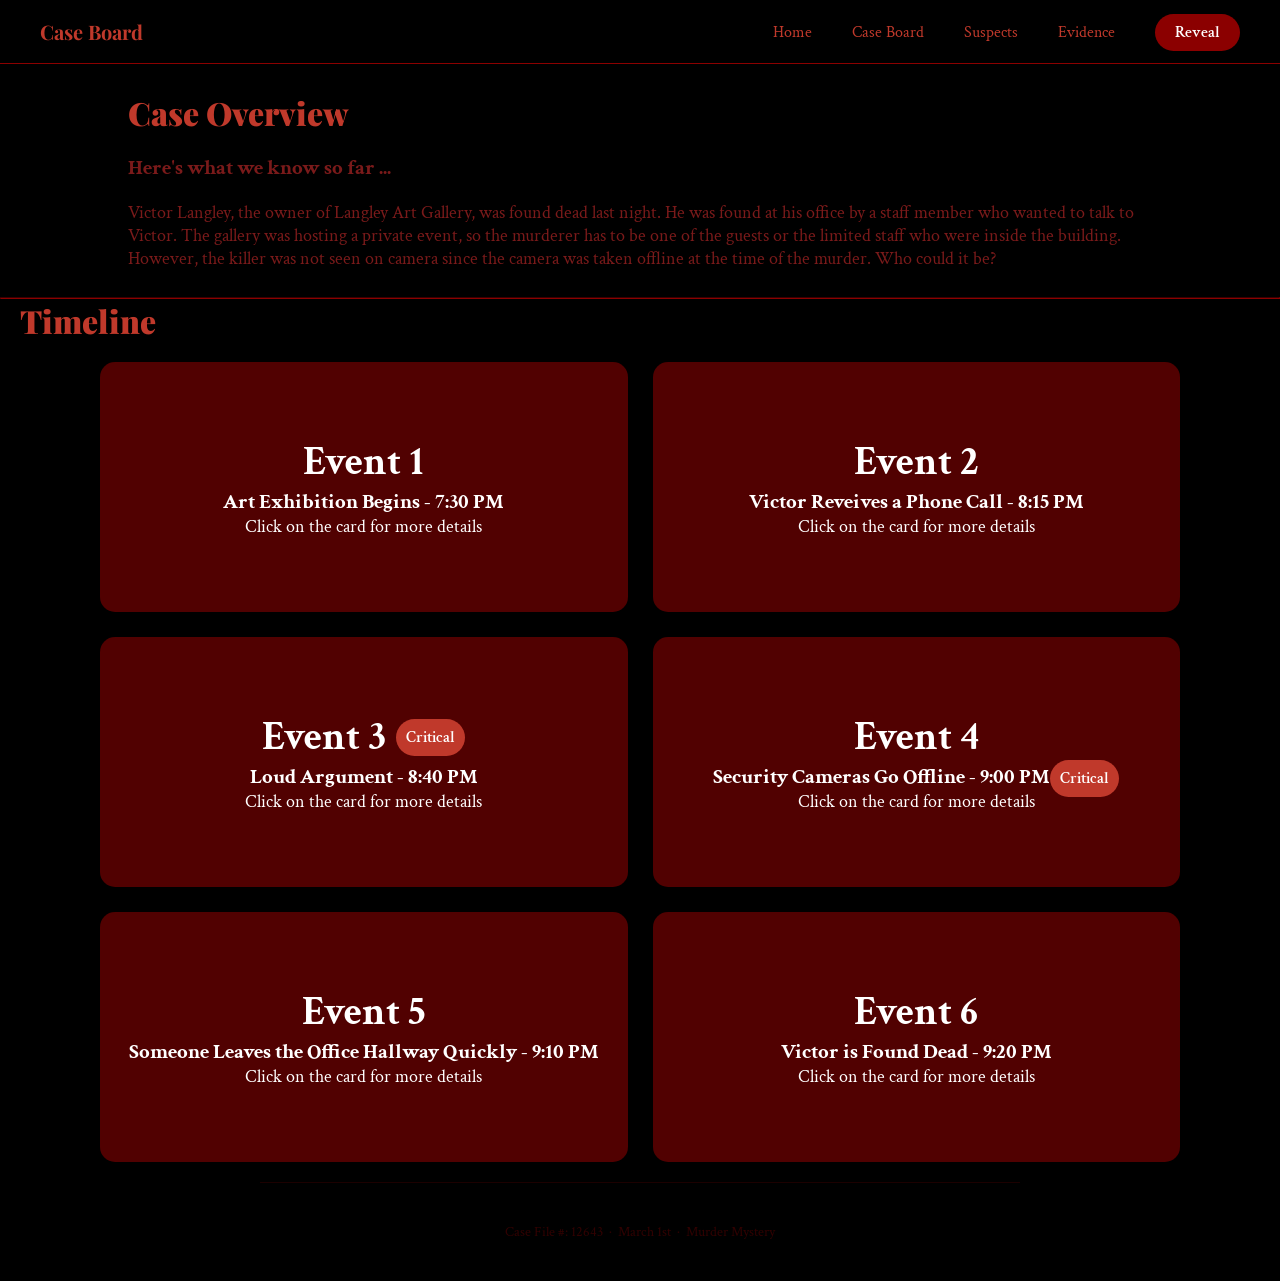
==== commit 311e95d6: "Merge branch 'main' into feature/reveal" ====
--- a/case-board.html
+++ b/case-board.html
@@ -34,12 +34,13 @@
   </nav>
 
   <main>
+    <!--Overview Section-->
     <section class="overview_section">
       <h2>Case Overview</h2>
       <h3 class="what_we_know"> Here's what we know so far ...</h3>
       <p class="detailed_overview">
         Victor Langley, the owner of Langley Art Gallery, was found dead last night. 
-        He was found at his office by a staff memeber who wanted to talk to Victor.
+        He was found at his office by a staff member who wanted to talk to Victor.
         The gallery was hosting a private event, so the murderer has to be one of the guests or the limited staff who were inside the building. 
         However, the killer was not seen on camera since the camera was taken offline at the time of the murder. Who could it be?
       </p>
@@ -47,6 +48,7 @@
 
     <hr class="section_divider">
 
+    <!--Timeline Section-->
     <h2 class="clues">Timeline</h2>
     <section class="card_grid">
 
@@ -66,7 +68,7 @@
               <p class="full_description">
                 The guests start arriving at the Langley Art Gallery right on time. 
                 There are staff with champagne greeting the guests, and checking the names against the guest list.
-                Even though the night has just started, many guests seem tense and looking over their shoulder.
+                Even though the night has just started, many guests seem tense and are looking over their shoulders.
               </p>
           </div>
         </div>
@@ -132,8 +134,8 @@
               <p class="back_details">Details:</p>
               <p class="full_description">
                 All of a sudden, the gallery's security system goes offline with no explanation. 
-                This lasted for about 15 minutes, which means that in a critical window of time, there is no recordeed footage. 
-                Investigators could not find any technical fault to explain situation.
+                This lasted for about 15 minutes, which means that in a critical window of time, there is no recorded footage. 
+                Investigators could not find any technical fault to explain the situation.
               </p>
           </div>
         </div>
@@ -145,7 +147,7 @@
           <div class="flip_card_front">
             <label for="card5" class="card_label"></label>
               <h2 class="clue_num">Event 5</h2>
-              <h3 class="title_name">Someone Leave the Office Hallway Quickly - 9:10 PM</h3>
+              <h3 class="title_name">Someone Leaves the Office Hallway Quickly - 9:10 PM</h3>
               <p class="click_description">Click on the card for more details</p>
           </div>
           <div class="flip_card_back">
@@ -175,9 +177,9 @@
               <h2 class="clue_details">Event 6 Details</h2>
               <p class="back_details">Details:</p>
               <p class="full_description">
-                One of the staff member wanted to talk to Victor in his office, but they found Victor behind his desk unresponsive.
+                One of the staff members wanted to talk to Victor in his office, but they found Victor behind his desk, unresponsive.
                 Emergency services were called immediately, but it was too late. Victor was pronounced dead at the scene.
-                The gallery then goes into lockdown, and all guests were told to stay on the premise for interviews.
+                The gallery then went into lockdown, and all guests were told to stay on the premise for interviews.
               </p>
           </div>
         </div>
